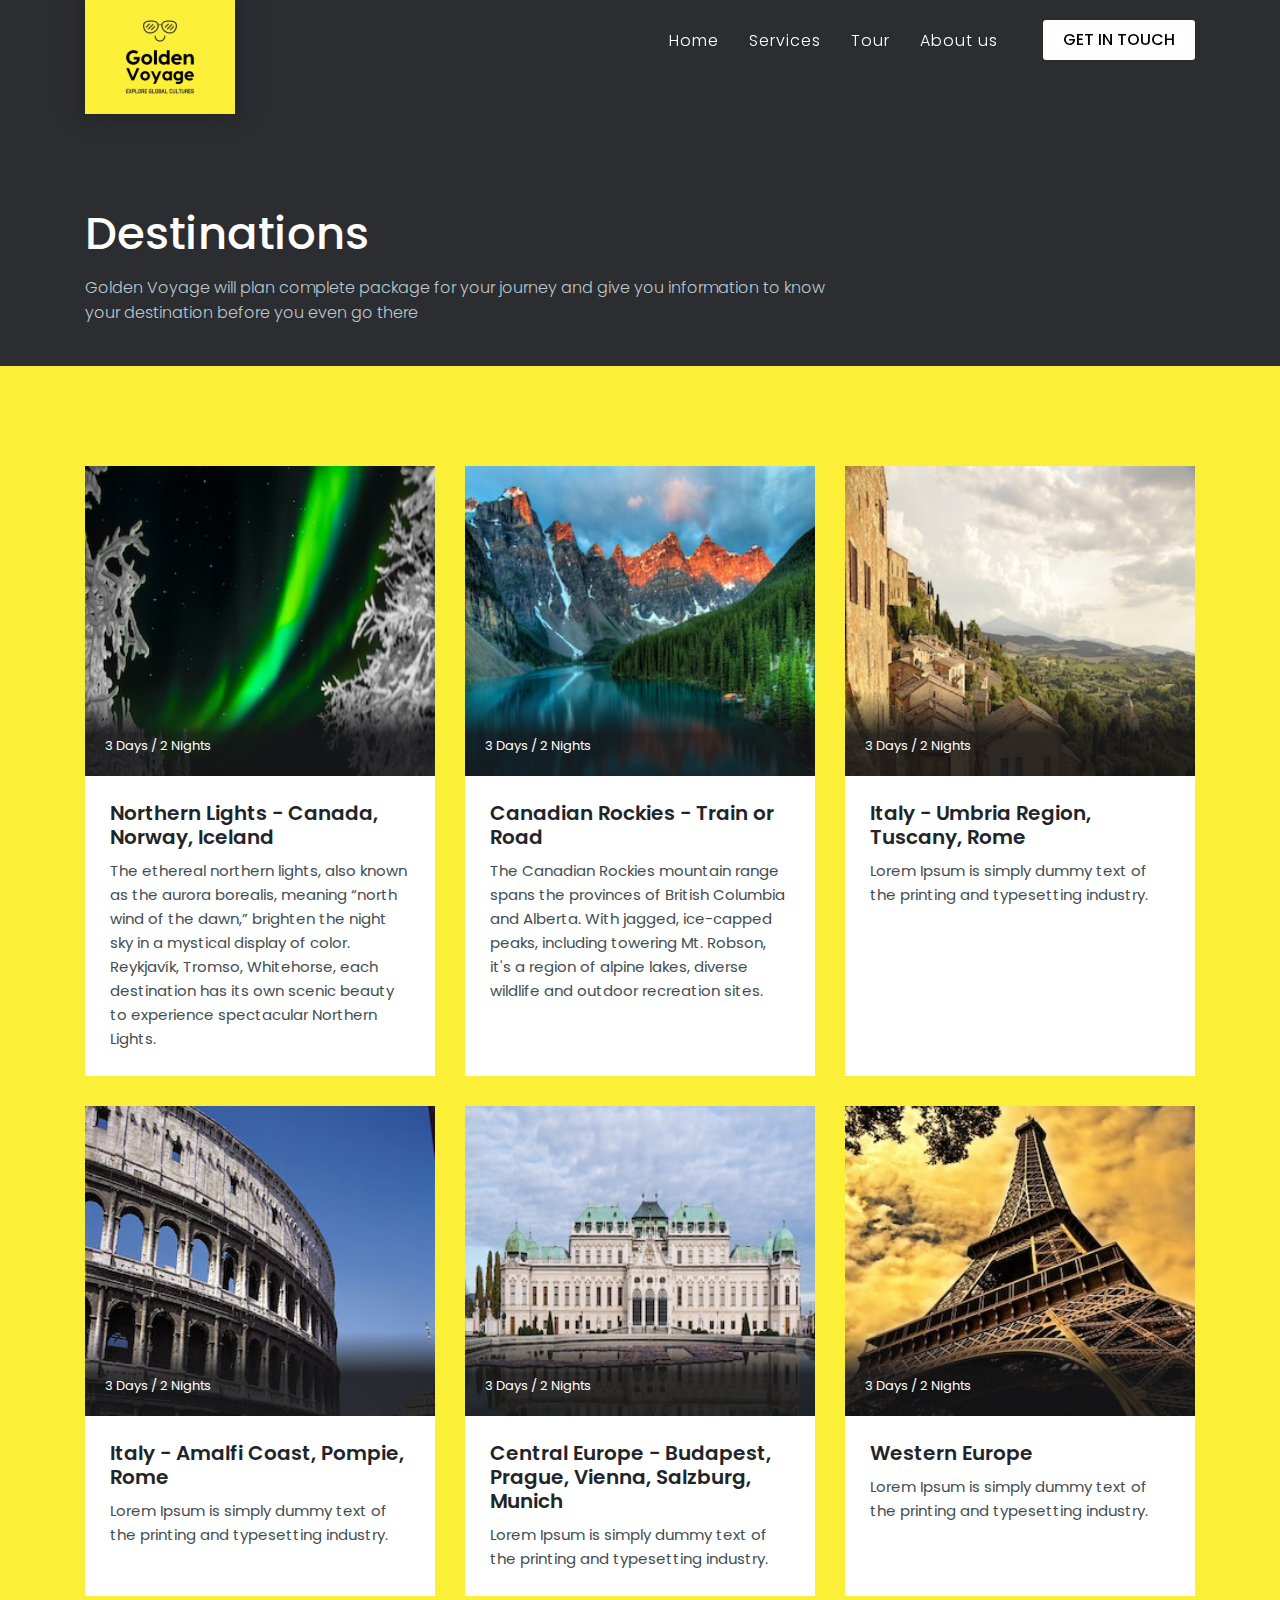
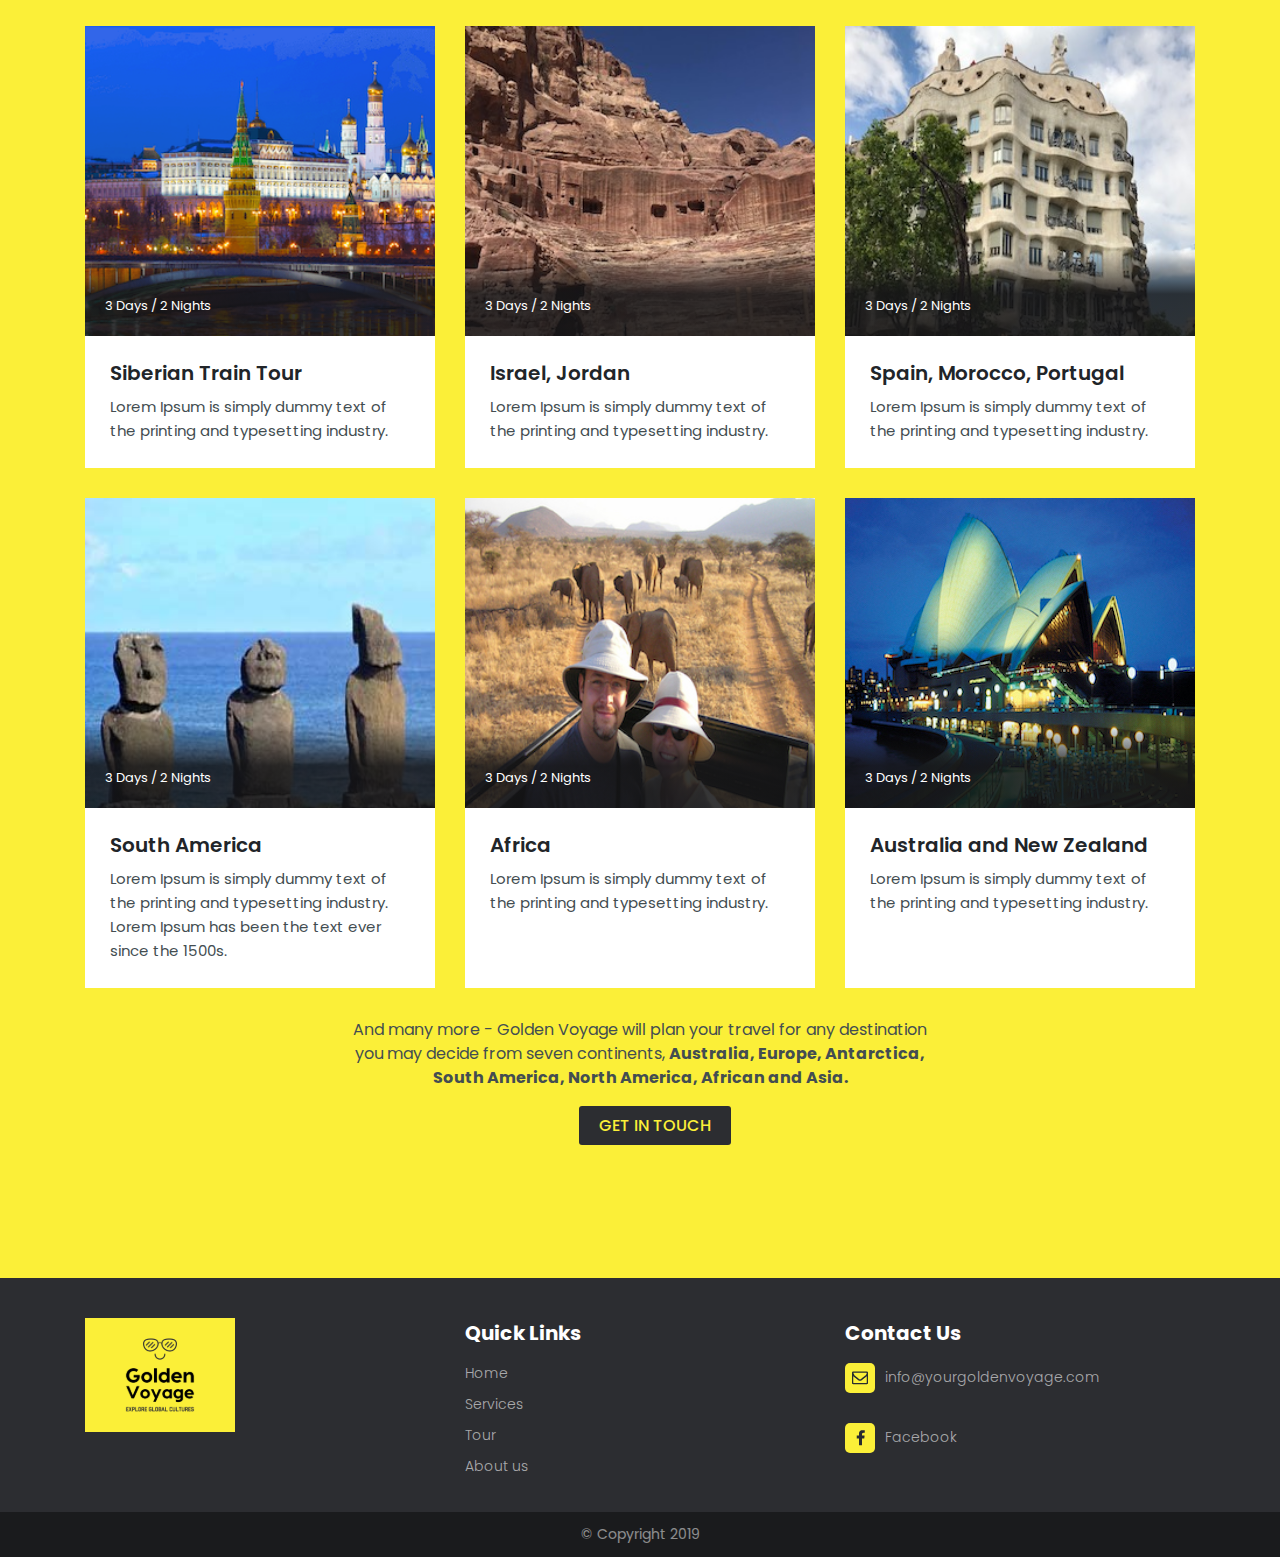
==== list.html @ a29e664c "initial commit" ====
<!doctype html>
<html lang="en">

<head>
    <meta charset="utf-8">
    <meta name="viewport" content="width=device-width, initial-scale=1, shrink-to-fit=no">
    <meta name="description" content="">
    <meta name="author" content="">


    <title>Golden Voyage - Top Tours</title>

    <link href="https://fonts.googleapis.com/css?family=Poppins:300,400,500,600,700,800&display=swap" rel="stylesheet">

    <link rel="shortcut icon" href="images/fav.ico" type="image/x-icon">

    <link href="css/bootstrap.min.css" rel="stylesheet">
    <link rel="stylesheet" type="text/css" href="css/fonts/fonts.css" />
    <link rel="stylesheet" type="text/css" href="css/slick.css" />
    <link href="css/style.css" rel="stylesheet">
    <link href="css/media.css" rel="stylesheet">

</head>

<body>

    <div class="main_div">

        <header class="header">
            <div class="container">
                <div class="head_div">
                    <div class="left-head">
                        <div class="logo">
                            <a href="index.html"><img src="images/logo.svg" alt=""></a>
                        </div>
                    </div>
                    <div class="right-head">
                        <div class="menu nav" id="nav">
                            <ul>
                                <li><a href="index.html#banner">Home</a></li>
                                <li><a href="index.html#services">Services</a></li>
                                <li><a href="index.html#tour">Tour</a></li>
                                <li><a href="index.html#about">About us</a></li>
                            </ul>
                        </div>
                        <a href="index.html#contact" id="gonext" class="get_touch_div control-btn">
                            GET IN TOUCH
                        </a>
                        <div class="menu-toggle">
                            <div class="hamburger"></div>
                        </div>
                    </div>
                </div>
            </div>
        </header>

        <div class="inner-img">
            <div class="inner-img">

            </div>
            <div class="container">
                <div class="inner_content">
                    <h3>Destinations</h3>
                    <p>
                        Golden Voyage will plan complete package for your journey and give you information to know your
                        destination before you even go there
                    </p>
                </div>
            </div>
        </div>

        <div class="section list_div">
            <div class="container">
                <div class="row">
                    <div class="col-12 col-sm-6 col-md-4 d-flex">
                        <div class="list_box">
                            <div class="list_img">
                                <img src="images/destinations/Northern-Lights.jpg" alt="">
                                <div class="toue_box">
                                    <ul class="clearfix">
                                        <li><span>3 Days / 2 Nights</span></li>
                                    </ul>
                                </div>
                            </div>
                            <div class="list_info">
                                <h6>Northern Lights - Canada, Norway, Iceland</h6>
                                <p>The ethereal northern lights, also known as the aurora borealis, meaning “north wind
                                    of the dawn,” brighten the night sky in a mystical display of color. Reykjavík,
                                    Tromso, Whitehorse, each destination has its own scenic beauty to experience
                                    spectacular Northern Lights.</p>
                            </div>
                        </div>
                    </div>
                    <div class="col-12 col-sm-6 col-md-4 d-flex">
                        <div class="list_box">
                            <div class="list_img">
                                <img src="images/destinations/Canadian-Rockies.jpg" alt="">
                                <div class="toue_box">
                                    <ul class="clearfix">
                                        <li><span>3 Days / 2 Nights</span></li>
                                    </ul>
                                </div>
                            </div>
                            <div class="list_info">
                                <h6>Canadian Rockies - Train or Road</h6>
                                <p>The Canadian Rockies mountain range spans the provinces of British Columbia and
                                    Alberta. With jagged, ice-capped peaks, including towering Mt. Robson, it's a region
                                    of alpine lakes, diverse wildlife and outdoor recreation sites.</p>
                            </div>
                        </div>
                    </div>
                    <div class="col-12 col-sm-6 col-md-4 d-flex">
                        <div class="list_box">
                            <div class="list_img">
                                <img src="images/destinations/Italy.jpg" alt="">
                                <div class="toue_box">
                                    <ul class="clearfix">
                                        <li><span>3 Days / 2 Nights</span></li>
                                    </ul>
                                </div>
                            </div>
                            <div class="list_info">
                                <h6>Italy - Umbria Region, Tuscany, Rome </h6>
                                <p>Lorem Ipsum is simply dummy text of the printing and typesetting industry.</p>
                            </div>
                        </div>
                    </div>
                    <div class="col-12 col-sm-6 col-md-4 d-flex">
                        <div class="list_box">
                            <div class="list_img">
                                <img src="images/destinations/Italy-Amialfi.jpg" alt="">
                                <div class="toue_box">
                                    <ul class="clearfix">
                                        <li><span>3 Days / 2 Nights</span></li>
                                    </ul>
                                </div>
                            </div>
                            <div class="list_info">
                                <h6>Italy - Amalfi Coast, Pompie, Rome</h6>
                                <p>Lorem Ipsum is simply dummy text of the printing and typesetting industry.</p>
                            </div>
                        </div>
                    </div>
                    <div class="col-12 col-sm-6 col-md-4 d-flex">
                        <div class="list_box">
                            <div class="list_img">
                                <img src="images/destinations/Central-Europe.jpg" alt="">
                                <div class="toue_box">
                                    <ul class="clearfix">
                                        <li><span>3 Days / 2 Nights</span></li>
                                    </ul>
                                </div>
                            </div>
                            <div class="list_info">
                                <h6>Central Europe - Budapest, Prague, Vienna, Salzburg, Munich</h6>
                                <p>Lorem Ipsum is simply dummy text of the printing and typesetting industry.</p>
                            </div>
                        </div>
                    </div>
                    <div class="col-12 col-sm-6 col-md-4 d-flex">
                        <div class="list_box">
                            <div class="list_img">
                                <img src="images/destinations/Western-Europe.jpg" alt="">
                                <div class="toue_box">
                                    <ul class="clearfix">
                                        <li><span>3 Days / 2 Nights</span></li>
                                    </ul>
                                </div>
                            </div>
                            <div class="list_info">
                                <h6>Western Europe</h6>
                                <p>Lorem Ipsum is simply dummy text of the printing and typesetting industry.</p>
                            </div>
                        </div>
                    </div>
                    <div class="col-12 col-sm-6 col-md-4 d-flex">
                        <div class="list_box">
                            <div class="list_img">
                                <img src="images/destinations/Siberian-Tour.png" alt="">
                                <div class="toue_box">
                                    <ul class="clearfix">
                                        <li><span>3 Days / 2 Nights</span></li>
                                    </ul>
                                </div>
                            </div>
                            <div class="list_info">
                                <h6>Siberian Train Tour</h6>
                                <p>Lorem Ipsum is simply dummy text of the printing and typesetting industry.</p>
                            </div>
                        </div>
                    </div>
                    <div class="col-12 col-sm-6 col-md-4 d-flex">
                        <div class="list_box">
                            <div class="list_img">
                                <img src="images/destinations/Israel-Jordan.JPG" alt="">
                                <div class="toue_box">
                                    <ul class="clearfix">
                                        <li><span>3 Days / 2 Nights</span></li>
                                    </ul>
                                </div>
                            </div>
                            <div class="list_info">
                                <h6>Israel, Jordan</h6>
                                <p>Lorem Ipsum is simply dummy text of the printing and typesetting industry.</p>

                            </div>
                        </div>
                    </div>
                    <div class="col-12 col-sm-6 col-md-4 d-flex">
                        <div class="list_box">
                            <div class="list_img">
                                <img src="images/destinations/Spain.JPG" alt="">
                                <div class="toue_box">
                                    <ul class="clearfix">
                                        <li><span>3 Days / 2 Nights</span></li>
                                    </ul>
                                </div>
                            </div>
                            <div class="list_info">
                                <h6>Spain, Morocco, Portugal</h6>
                                <p>Lorem Ipsum is simply dummy text of the printing and typesetting industry.</p>
                            </div>
                        </div>
                    </div>
                    <div class="col-12 col-sm-6 col-md-4 d-flex">
                        <div class="list_box">
                            <div class="list_img">
                                <img src="images/destinations/South America_easterisland3.jpg" alt="">
                                <div class="toue_box">
                                    <ul class="clearfix">
                                        <li><span>3 Days / 2 Nights</span></li>
                                    </ul>
                                </div>
                            </div>
                            <div class="list_info">
                                <h6>South America</h6>
                                <p>Lorem Ipsum is simply dummy text of the printing and typesetting industry. Lorem
                                    Ipsum
                                    has been the text ever since the 1500s.</p>
                            </div>
                        </div>
                    </div>
                    <div class="col-12 col-sm-6 col-md-4 d-flex">
                        <div class="list_box">
                            <div class="list_img">
                                <img src="images/destinations/Africa_Africa Safari Couple_KM.JPG" alt="">
                                <div class="toue_box">
                                    <ul class="clearfix">
                                        <li><span>3 Days / 2 Nights</span></li>
                                    </ul>
                                </div>
                            </div>
                            <div class="list_info">
                                <h6>Africa</h6>
                                <p>Lorem Ipsum is simply dummy text of the printing and typesetting industry.</p>
                            </div>
                        </div>
                    </div>
                    <div class="col-12 col-sm-6 col-md-4 d-flex">
                        <div class="list_box">
                            <div class="list_img">
                                <img src="images/destinations/Australia_NewZealand.jpg" alt="">
                                <div class="toue_box">
                                    <ul class="clearfix">
                                        <li><span>3 Days / 2 Nights</span></li>
                                    </ul>
                                </div>
                            </div>
                            <div class="list_info">
                                <h6>Australia and New Zealand</h6>
                                <p>Lorem Ipsum is simply dummy text of the printing and typesetting industry.</p>
                            </div>
                        </div>
                    </div>
                </div>
                <div class="title">
                    <p>
                        And many more - Golden Voyage will plan your travel for any destination you may decide from
                        seven continents, <b>Australia, Europe, Antarctica, South America, North America, African and
                            Asia.</b>
                    </p>
                    <br />
                    <a href="index.html#contact" id="gonext" class="get_touch_div_list control-btn">
                        GET IN TOUCH
                    </a>
                </div>
            </div>
        </div>


        <div class="footer">
            <div class="container">
                <div class="row">
                    <div class="col-md-4">
                        <div class="footer_logo">
                            <a href="index.html">
                                <img src="images/logo.svg" alt="">
                            </a>
                        </div>
                    </div>
                    <div class="col-md-4">
                        <h3>Quick Links</h3>
                        <div class="footer_menu" id="nav_footer">
                            <ul>
                                <li><a href="index.html#banner">Home</a></li>
                                <li><a href="index.html#services">Services</a></li>
                                <li><a href="index.html#tour">Tour</a></li>
                                <li><a href="index.html#about">About us</a></li>
                            </ul>
                        </div>
                    </div>
                    <div class="col-md-4">
                        <h3>Contact Us</h3>

                        <ul class="contact_icon">
                            <li>
                                <a class="mail_icon" href="mailto:test999@testgmail.com">
                                    <span><img src="images/mail_icon.png" alt=""></span> info@yourgoldenvoyage.com
                                </a>
                            </li>
                            <li>
                                <a class="mail_icon" href="https://www.facebook.com/yourgoldenvoyage/?ref=br_rs">
                                    <span><img src="images/facebook_icon.png" alt=""></span>Facebook
                                </a>
                            </li>
                        </ul>
                    </div>

                </div>
            </div>
            <div class="ftr_copyright">
                <div class="copyright_div">
                    &copy; Copyright 2019
                </div>
            </div>
        </div>


        <!-- Back TO Top -->
        <a title="Back to Top" id="back_top" class="backtohome">
            <img src="images/up-arrow.svg" alt="">
        </a>

    </div>


    <!----- Script JS ----->
    <script src="js/jquery-3.3.1.min.js"></script>
    <script src="js/popper.min.js"></script>
    <script src="js/bootstrap.min.js"></script>
    <script type="text/javascript" src="js/slick.min.js"></script>
    <script src="js/script.js" type="text/javascript"></script>

    <script>
        $(document).ready(function () {

            $(function () {
                var hamburger = $(".header");
                $(window).scroll(function () {
                    var scroll = $(window).scrollTop();
                    if ($(window).width() > 992) {
                        if (scroll >= 200) {
                            hamburger.addClass("header_bg");
                        } else {
                            hamburger.removeClass('header_bg');
                            $('body').removeClass('is-active')
                        }
                    }
                });
            });



            /*$("#back_top").click(function () {
                $("html, body").animate({scrollTop: 0}, 1000);
            });*/
            /*   $(window).scroll(function() {
                  if ($(this).scrollTop()) {
                      $('#back_top').fadeIn();
                  } else {
                      $('#back_top').fadeOut();
                  }
              });*/

            $('#voyage_slider').slick({
                slidesToShow: 4,
                slidesToScroll: 1,
                arrows: true,

                responsive: [{
                        breakpoint: 993,
                        settings: {
                            slidesToShow: 3,
                            slidesToScroll: 1,
                            infinite: true

                        }
                    },
                    {
                        breakpoint: 768,
                        settings: {
                            slidesToShow: 2,
                            slidesToScroll: 1
                        }
                    },
                    {
                        breakpoint: 480,
                        settings: {
                            slidesToShow: 1,
                            slidesToScroll: 1
                        }
                    }

                ]
            });


            $('#cus_review_slider_box').slick({
                slidesToShow: 2,
                slidesToScroll: 1,
                arrows: true,

                responsive: [{
                        breakpoint: 800,
                        settings: {
                            slidesToShow: 1,
                            slidesToScroll: 1,
                            infinite: true,

                        }
                    }

                ]
            });

            $('.menu-toggle').click(function () {
                $('.site-nav').toggleClass('site-nav--open', 500);
                $(this).toggleClass('open');

            })

            $('#partners_img').slick({
                slidesToShow: 5,
                slidesToScroll: 2,
                arrows: false,
                dots: true,

                responsive: [{
                        breakpoint: 767,
                        settings: {
                            slidesToShow: 1,
                            slidesToScroll: 1,
                            infinite: true,

                        }
                    }

                ]
            });

        });
    </script>
</body>

</html>
---- css/fonts/fonts.css ----
@font-face {
    font-family: 'Josefin Slab';
    src: url('JosefinSlab-Regular.woff2') format('woff2'),
        url('JosefinSlab-Regular.woff') format('woff');
    font-weight: normal;
    font-style: normal;
}

@font-face {
    font-family: 'Josefin Slab';
    src: url('JosefinSlab-SemiBold.woff2') format('woff2'),
        url('JosefinSlab-SemiBold.woff') format('woff');
    font-weight: 600;
    font-style: normal;
}

@font-face {
    font-family: 'Josefin Slab';
    src: url('JosefinSlab-Bold.woff2') format('woff2'),
        url('JosefinSlab-Bold.woff') format('woff');
    font-weight: 700;
    font-style: normal;
}

@font-face {
    font-family: 'Lato';
    src: url('Lato-Light.woff2') format('woff2'),
        url('Lato-Light.woff') format('woff');
    font-weight: 300;
    font-style: normal;
}

@font-face {
    font-family: 'Lato';
    src: url('Lato-Regular.woff2') format('woff2'),
        url('Lato-Regular.woff') format('woff');
    font-weight: normal;
    font-style: normal;
}


@font-face {
    font-family: 'Lato';
    src: url('Lato-Bold.woff2') format('woff2'),
        url('Lato-Bold.woff') format('woff');
    font-weight: bold;
    font-style: normal;
}

@font-face {
    font-family: 'Lato';
    src: url('/Lato-Black.woff2') format('woff2'),
        url('Lato-Black.woff') format('woff');
    font-weight: 900;
    font-style: normal;
}
---- css/style.css ----
*{
    box-sizing: border-box;
    margin: 0; padding: 0;
    font-family: 'Poppins', sans-serif;
}
body {font-family: 'Lato';  background: #FBEF38;}
a, a:hover { text-decoration: none;}
img { max-width: 100%;}
 ul {
    margin: 0;
    padding: 0;
    list-style: none;}
h1 {
    font-weight: 800;
    font-size: 70px;
    color: #fff;
    line-height: 1.1;
}
h3 {
    padding: 0 0 20px;
    font-size: 35px;
    line-height: 1.5;
    color: #2E2F34;
    font-weight: 500;
    margin: 0;
}
p{
    padding: 0 0 20px 0;
    margin: 0;
    font-size: 20px;
    line-height: 1.5;
    color: #434D51;
    font-weight: 400;
}

.section { padding: 100px 0; display: block;}

.section.group_travel {
    padding-top: 40px;
}

.head_div {
    display: flex;
    align-items: center;
    justify-content: space-between;
}

.logo {
    width: 150px;
    position: absolute;
    top: 0;
    box-shadow: 0 0 20px #1d1e23;
}

.right-head {
    display: flex;
    align-items: center;
}
.menu ul { display: flex; align-items: center; margin: 0;}
.menu ul li { display: block;}
.menu ul li a { display: block; padding: 0 15px; font-size: 16px; font-weight: 300; letter-spacing: 1px; line-height: 21px; color: #fff;}
.menu ul li:hover a, .menu ul li.current a {
    color: #fbef38;
}
a.get_touch_div, .btn {
    background: #fff;
    padding: 8px 20px;
    border-radius: 3px;
    font-size: 16px;
    color: #000;
    line-height: 24px;
    margin-left: 30px;
    font-weight: 500;
}
a.get_touch_div:hover, .btn:hover { background: #fbef38;}

a.get_touch_div_list, .btn {
    background: #2C2D31;
    padding: 8px 20px;
    border-radius: 3px;
    font-size: 16px;
    color: #fbef38;
    line-height: 24px;
    margin-left: 30px;
    font-weight: 500;
}

a.get_touch_div_list:hover, .btn:hover { background: #ffffff; color: #2C2D31;}

header.header {
    position:fixed;
    top: 0;
    width: 100%;
    z-index: 888;
    display: block;
    padding: 20px 0;
    transition: all 0.3s ease 0s;
    -webkit-transition: all 0.3s ease 0s;
}
.header.header_bg {
    background: rgba(26, 26, 30, 0.9);
}

.banner-div { position: relative; display: block;}
.slick-track *{
    outline: none !important;
    box-shadow: none !important;
    border: none !important;
}
.banner-content h1 {
    text-shadow: 3px 2px 12px rgba(38, 54, 68, 0.51);
}
.banner-img {
    position: relative;
    top: 0;
    width: 100%;
    left: 0;
    z-index: 0;
}
.banner-img:after {
    background: -moz-radial-gradient(center, ellipse cover, rgba(0, 0, 0, 0.377) 0%,rgba(0, 0, 0, 0.911) 100%);
    background: -webkit-radial-gradient(center, ellipse cover, rgba(0, 0, 0, 0.377) 0%,rgba(0, 0, 0, 0.911) 100%);
    background: radial-gradient(ellipse at center, rgba(0, 0, 0, 0.377) 0%,rgba(0, 0, 0, 0.911) 100%);
    filter: progid:DXImageTransform.Microsoft.gradient( startColorstr='#00000000', endColorstr='#e8000000',GradientType=1 );
    content: "";
    position: absolute;
    left: 0;
    top: 0;
    width: 100%;
    height: 100%;
}

@media screen and (min-width:993px){
   .banner-img {
        max-height: 100vh;
        overflow: hidden;
        min-height: 700px;
    } 
}

.banner-img img{width: 100%;}

.banner-content {
    margin: 0;
    padding: 0;
    display: block;
    top: 46%;
    left: 50%;
    position: absolute;
    transform: translate(-50%,-50%);
    -webkit-transform: translate(-90%, -50%);
}


.images-div {
    display: block;
    align-items: center;
    justify-content: space-between;
    position: relative;
    margin-top: -180px;
    margin-bottom: 20px;
}

.img-box {
    position: relative;
    margin: 0 15px;
}

.box-div {
    padding: 0px;
    background: #272325;
    display: flex;
    align-items: center;
    min-height: 100%;
}
.box-div p {
    color: #fff;
    font-size: 18px;
    line-height: 28px;
    font-weight: 500;
    margin: 0;
    padding: 30px;
}

.box-div img {width: 100%;display: block;}


.section.service_div {
    width: 100%;
    background: #434D51;
    position: relative;
    background: url(../images/services-img.jpg) no-repeat 0px 0px;
    background-size: cover;
    z-index: 1;
    text-align: center;
    -webkit-transform: skewY(-3deg);
    transform: skewY(-3deg);
    padding: 150px 0;
   
}


/*
.section.service_div:after {
    content: "";
    position: absolute;
    right: 0;
    top: 0;
    bottom: 0;
    width: 50%;
    background: url(../images/services-img.jpg) no-repeat center;
    background-size: cover;
}
*/


.service_div_otr {
    transform: skewY(3deg);
    -webkit-transform: skewY(3deg);
}
.section.service_div:before {
    content: "";
    top: 0;
    left: 0;
    right: 0;
    bottom: 0;
    background: rgba(12, 12, 19, 0.87);
    position: absolute;
    z-index: -1;
}


.services_box_text {
    background: rgba(74, 75, 83, 0.95);
    text-align: center;
    padding: 40px 20px;
    border-radius: 10px;
    transition: all ease 0.30s 0s;
    margin: 10px 0;
    min-height: 340px;
}

.service_div .service_info {
    max-width: 800px;
    margin: 0 auto 20px;
}

.services_box_text h3 {
    font-size: 18px;
    color: #ffffff;
    font-weight: 400;
    padding: 0;
    margin: 20px 0 8px 0;
}


.services_box_text p {
    font-size: 14px;
    color: #c1c4d6;
    font-weight: 400;
    padding: 0;
    margin: 0;
}

.services_box_text span.icon {
    width: 60px;
    height: 60px;
    display: inline-block;
    margin-bottom: 12px;
}




.service_info {
    color: #fff; display: block;
}
.service_info h3 {
    color: #fff; display: block;padding-bottom: 5px;}
.service_info p {color: #fff; font-weight: 400;}
.list {
    padding: 0 0 20px 0;
}
.list ul {
    display: flex;
    flex-wrap: wrap;
    align-items: center;
    justify-content: space-between;
}
.list ul li {
    display: block;
    padding: 7px 0 7px 22px;
    flex-basis: 50%;
    font-size: 20px;
    line-height: 24px;
    position: relative;
}
.list ul li:after {
    content: "";
    background: url(../images/right-arrow.svg) no-repeat 0 0;
    display: block;
    height: 10px;
    position: absolute;
    left: 0;
    width: 12px;
    top: 14px;
}
.section.out-partners_div {
    background: #fff;
    padding: 100px 0 100px;
}
.our-partners-title {
    text-align: center;
    padding-bottom: 30px;
    display: block;
    margin: 0 auto;
    max-width: 670px;
}
.our-partners-title h3 {
    padding: 0;
}
.our-partners-title {
    padding: 0;
    
}
.img-box{
    position: relative;
}
.img-box img{
    width: 100%;
    display: block;
}

.title_box{
    position: absolute;
    bottom: 0;
    left: 0;
    right: 0;
    text-align: center;
    font-size: 16px;
    padding: 40px 10px 20px 10px;
    
    background: linear-gradient(0deg, #151517 0%, rgba(196, 196, 196, 0) 100%);
    
}
.title_box h3 small {
    display: block;
    font-weight: 400;
    font-size: 15px;
}
.title_box h3 {
    font-size: 18px;
    margin: 0;
    padding: 0;
    line-height: normal;
    color: #fff;
    font-weight: 500;
}

.p0{
   padding: 0 !important;
}
.destinations_img img{
    display: block;
    width: 100%;
}
.title {
    text-align: center;
    padding-bottom: 40px;
    display: block;
    margin: 0 auto;
    max-width: 600px;
}
.title h2 {
    padding: 0 0 20px 0;
    margin: 0;
}
.title .white {
    color: #fff
}

.customers_review{
    background: #34383f;
}

.cus_review_slider {
    margin: 0 15px;
    padding: 21px 0 0 0;
}

.cus_review {
    background: #1d1e23;
    padding: 40px;
    position: relative;
    min-height: 300px;
}
.cus_review p {
    color: #a7aeb9;
    font-weight: 300;
    font-size: 18px;
}
.cus_review span {
    color: #fff;
    font-weight: 300;
}
.cus_review i{
    display: block;
    margin-top: -60px;
    opacity: 0.5;
    margin-bottom: 20px;
}
.title h2{
    font-size: 35px;
}
.title p {
    font-size: 16px;
    margin: 0;
    padding: 0px 0 0 0;
}

.why_tour_us .box-div {
    max-width: 450px;
    display: block;
    padding: 30px;
    margin: 0 auto 30px;
}


.box-div h4 {
    color: #fff;
    font-size: 20px;
    line-height: 32px;
    font-weight: 400;
}






.contact_div {
    margin: 0 auto;
    padding: 0 0;
    background: url(../images/banner.jpg)no-repeat;
    background-size: cover;
    display: block;
    background-position: center;
}

.contact_div h3 {
    padding: 50px 20px 20px 60px;
    text-align: left;
    color: #fff;
}
.mape_div {
    display: block;
    flex-basis: 50%;
    border-radius: 0px 115px 0px 0px;
    overflow: hidden;
}    
.mape_div img {
    width: 100%;
}
.form_div {
    text-align: center;
    background-image: linear-gradient(105deg, hsla(228, 5%, 18%, 0.92) 55%, rgba(255,255,255,0.9) 50%, transparent 50%);
    box-shadow: 0 1.5rem 4rem rgba(0,0,0,0.35);
}

.input_div {
    padding: 30px 60px 30px 60px;
    margin: 0;
    border-radius: 0px 116px 0px 0px;
    text-align: left;
    z-index: 1;
    position: relative;
    width: 50%;
}


input.form-control, textarea.form-control {
    font-size: 16px;
    line-height: 24px;
    color: #C0C3C6;
    display: block;
    padding: 10px 15px;
    margin: 0 0 10px 0;
    border: 1px solid #DDDDDD;
    font-weight: normal;
}
textarea.form-control { height: 134px;}


.submit_btn {
    background: #fbef38;
    border-radius: 5px;
    border: none;
    color: #2c2d31;
    padding: 10px 45px;
    font-weight: 500;
    font-size: 20px;
    line-height: 30px;
    cursor: pointer;
    transition: all  0.3s ease 0s;   
    outline:none !important;
}

.submit_btn:hover  {
    background: #fff;
}

.footer_menu {
    display: block;
    text-align: left;
    padding: 0px;
}
.footer_menu ul { list-style: none; margin: 10px -10px 0 -10px;}
.footer_menu ul li { display: block; padding: 5px 10px; margin: 0; }
.footer_menu li a {
    font-size: 14px;
    font-weight: 300;
    color: rgba(255, 255, 255, 0.6);
    padding: 0;
    display: block;
}
.mail_div {
    font-size: 14px;
    font-weight: 400;
    color: #fff;
    display: flex;
    align-items: center;
    justify-content: center;
}
.footer { background: #2c2d31;padding: 40px 0 0 0;}
.social_icon {
    padding: 0 20px;
    display: block;
    opacity: 0.7;
    transition: all 0.3s ease 0s;
    -webkit-transition: all 0.3s ease 0s;
    order: 2;
}
.social_icon:hover {
    opacity: 1;
}
.ftr_copyright {
    background: #1a1b1d;
    padding: 12px 15px;
    line-height: 1.5;
    text-align: center;
    margin-top: 30px;
}
.copyright_div {
    display: block;
    color: #fff;
    font-size: 14px;
    opacity: 0.5
}

.footer_menu li a:hover, .mail_div a:hover {
    color: #fff;
}

.fb_icon a svg {
    color: #fff;    
}


#back_top {
    position: fixed;
    width: 50px;
    height: 50px;
    background: #1d1e23;
    z-index: 9999999;
    display: none;
    right: 10px;
    bottom: 10px;
    box-shadow: 0 0 10px rgba(0,0,0,0.0);
    text-align: center;
    line-height: 50px;
    border-radius: 50%;
}


/*slider btn css */
.slick-arrow:focus { outline: none;} 
.slick-arrow {
    font-size: 0;
    padding: 20px;
    position: absolute;
    top: 50%;
    transform: translateY(-50%);
    z-index: 1;
    border: none;
    outline: none;
    background-size: 20px !important;
    background-color: #fbef38 !important;
    border-radius: 5px;
    cursor: pointer;
}
.customers_review .slick-arrow {
    background-color: #fff !important;
}

button.slick-next.slick-arrow {
    right: -50px;
    background: url(../images/right-arrow_slider.svg)no-repeat center;
     
}

.slick-list.draggable {
    padding: 0 0;
    margin: 0 -15px;
}

button.slick-prev.slick-arrow {
    left: -50px;
    background: url(../images/left-arrow._slider.svg)no-repeat center;
}



.out-partners_div ul.slick-dots {
    text-align: center;
    margin-top: 20px;
}

.out-partners_div li {display: inline-block;}

.out-partners_div li button {
    font-size: 0;
    border: 1px solid #ddd;
    width: 20px;
    height: 20px;
    border-radius: 100%;
    margin: 0 10px;
}

.out-partners_div li.slick-active button {
    background: #d71a21;
}

.partners_logo {
    padding: 0 10px;
    text-align: center;
}

.partners_logo img {
    display: inline-block;
}

.destinations_img a             { position: relative; transition: all 1s ease 0s;text-align: center;display: block;}
/* .destinations_img a:hover:after {content: "";top: 0;left: 0;right: 0;bottom: 0;background: rgba(0, 0, 0, 0.78);position: absolute;margin: 10px;} */
.destinations_img a h4          {position: absolute;top: 50%;transform: translate(-50%,-50%);z-index: 89;background: none;color: #fff;text-align: center;left: 50%;margin: 0;white-space: nowrap;border:1px solid #fff;padding: 5px 15px;font-size: 14px;border-radius: 0;display: none;}
.destinations_img a:hover h4    { display: block;}

.toue_box {
    bottom: 0;
    padding:40px 20px 15px 20px;
    margin: 0;
    display: block;
    position: absolute;
    width: 100%;
    left: 0;
    background: linear-gradient(0deg, #151517db 50%, rgba(196, 196, 196, 0) 100%);
}
.toue_box li {
    padding:7px 0px;
    display: block;
    font-size: 13px;
    color: #fff;
    width: 50%;
    float: left;
    text-align: left;
    clear: left;
    line-height: 1.1;
}
.toue_box li:nth-child(2n) {
    text-align: right;
    clear: right;
}
.toue_box span:last-child { border: none;}

.about_us h3, .about_us p    { color: #1d1e23;}
.about_us .list ul           { display: block;}
.about_us .list ul li        { color: #1d1e23;}
.about_us .list ul li a      { color: #0e31e0;text-decoration: underline;}
.about_us  .list ul li:after { background: url(../images/right_arrow_new_about.svg)no-repeat; } 

.about_img {
    background: #fff;
    margin: 5px 0 0 0;
    border-radius: 0 100px 0 0;
    overflow: hidden
}
.about_img img{
    width: 100%;
    display: block;
}

.section.why_tour_us{ padding-bottom: 0;}

/**** List page ****/
.inner-img {
    background: #2C2D31;
    min-height: 200px;
}
.inner-img h3{
    color: #fff;
    font-size: 45px;
    margin: 0;
    padding: 0 0 7px 0;
}
.list_box {
    margin: 0 0 30px 0;
    padding: 0;
    display: block;
    background: #fff;
}
.list_info {
    padding: 25px;
    display: block;
}

.list_info h6 {
    display: block;
    padding: 0 0 10px;
    margin: 0;
    font-size: 20px;
    font-weight: 600;
}
.list_info p {
    margin: 0;
    padding: 0;
    display: block;
    font-size: 15px;
    line-height: 24px;
}
.list_img{
    max-height: 250px;
    min-height: 310px;
    overflow: hidden;
    position: relative;
}
.list_img img {
    width: 100%;
}
.footer_logo { width: 150px;}
.footer_logo img{ width: 100%; display: block;}

.footer h3 {
    margin: 0;
    padding: 0;
    color: #fff;
    font-size: 20px;
    font-weight: 700;
}

ul.contact_icon  li {
    padding:15px 0;
}

ul.contact_icon  li a {
    font-size: 14px;
    font-weight: 300;
    color: rgba(255, 255, 255, 0.6);
    padding: 0px 0 0 0;
    position: relative;
    display: flex;
    align-items: center;   
}
ul.contact_icon  li a:hover{
    color: #fff;
}


ul.contact_icon li a span {
    margin-right: 10px;
    background: #fbef38;
    padding: 0 0;
    border-radius: 5px;
    width: 30px;
    height: 30px;
    display: block;
    text-align: center;
    line-height: 29px;
}

.out-partners_div .title {
    padding-bottom: 0;
}

.partners_list{
    max-width: 600px;
    margin:0 auto 70px;
}

.partners_list.about_us {
    padding-bottom: 60px;
}


.img-box .box-div {
    height: 291px;
    text-align: center;
}    

.img-box .box-div p {
    text-transform: capitalize;
    font-weight: 500;
    margin: 0 auto;
    font-size: 30px;
    line-height: 1.5;
}


.about_us {
    max-width: 800px;
    margin: 0 auto;
}

span.d_name {
    display: block;
    color: #fbef38;
    text-align: left;
    font-size: 18px;
    font-weight: 600;
}

.sign_div {
    display: flex;
    align-items: center;
    justify-content: flex-start;
    flex-direction: row;
}
.sign_div_img {
    width: 80px;
    height: 80px;
    background: #3a3a3d;
    display: flex;
    border-radius: 50%;
    text-align: center;
    justify-content: center;
    align-items: center;
    margin-right: 10px;
}
.sign_div_cont {
    color: #3a3a3d;
    font-size: 20px;
    line-height: 1;
}


a.see_tours {
    width: 200px;
    text-align: center;
    display: block;
    margin: 0 auto;
    padding: 15px;
    background: #272325;
    color: #fff;
    margin-top: 50px;
    border-radius: 5px;
    font-size: 20px;
}
a.see_tours:hover {
    background: #fff;
    color: #272325;
}
.inner_content p {
    color: #bac8ce;
    max-width: 760px;
    padding-bottom: 40px;
    font-size: 16px;
    font-weight: 300;
    line-height: 1.6;
}
.service_div_otr .title {
    max-width: 800px;
}
---- css/media.css ----
@media screen and (max-width:1200px){
    
    .slick-list.draggable {margin: 0 20px;}
    
    button.slick-prev.slick-arrow { left: 15px;}
    button.slick-next.slick-arrow {right: 15px;}
}


@media screen and (max-width:992px){
    
    h1 { font-size: 60px;}
    
    .box-div p { font-size: 18px;}
    p { font-size: 18px;}
    .banner-content {
        left: 13%;
        top: 23%;
        transform: translate(0, 0);
        -webkit-transform: translate(0, 0);
    }
    a.get_touch_div, .btn {
        padding: 6px 13px;
        border-radius: 3px;
        font-size: 14px;
    }
    .title_box h3 small { font-size: 13px;}
    .box-div {min-height: calc(100% - 30px);margin-bottom: 30px;}
    .box-div img {width: 100%;display: block;}
    .box-div p { font-size: 30px; line-height: 1.5; }
    
    .section.service_div:after { display: none;}
    
    .destinations_img {margin: 15px 0;}    
    
    .section.out-partners_div { padding: 100px 0;}
    
    .footer_menu {padding-left: 30px;}
    
    
    /*hamburger - css */
        header .hamburger, .hamburger::before, .hamburger::after {content: '';display: block;background: #fff;height: 3px;width: 30px;border-radius: 3px;transition: all ease-in-out 500ms;}

        header .menu-toggle {padding: 0 0;cursor: pointer;background: none;border-radius: 0;top: 50%;transform: translateY(-50%); right:-40px; margin-left: 30px; z-index: 8;}

        header .open .hamburger { transform: rotate(45deg); }
        header .open .hamburger::before { opacity: 0; }
        header .open .hamburger::after { transform: translateY(-3px) rotate(-90deg); }

        header .hamburger::before { transform: translateY(-6px); }
        header .hamburger::after { transform: translateY(3px); }    
    
     /*hamburger - css */
    
    .menu { display: none;}
    .open .menu { display: flex;} 
    .menu {position: fixed;left: 0;top: 0;bottom: 0;right: 0;background: #000;align-items: center;justify-content: center;}
    .open  .menu ul {display: block;align-items: center;margin: 0;text-align: center;}
    .menu ul li a {display: block;padding: 0 15px;font-size: 30px;font-weight: 500;letter-spacing: 1px;line-height: 2.3;color: #fff;}
    header.header { z-index: 2;}
     header .logo {width: 110px;margin-left: 0;}
    .left-head {display: flex;justify-content: space-between;align-items: center;}
    header.header {position: sticky;width: 100%;display: block;padding: 15px 0;background: rgba(26, 26, 30, 1);top: 0;box-shadow: 0 1px 13px rgba(0, 0, 0, 1);}


    .images-div{
        margin-top:-32%;
    }
    .slick-arrow {
        box-shadow: 0px 0px 16px rgba(0,0,0,0.2);
        cursor: pointer;
    }
    .img-box .box-div {
        height: 214px;
        text-align: center;
    }
    .img-box .box-div p{
        font-size: 24px;
    }
}




@media screen and (max-width:767px){
    
    .img-box .box-div {
        height: 234px;
        text-align: center;
    }
    

    .section       {margin: 0;padding: 60px 0;}
 
    .about_img    { margin-bottom: 30px;}
    div#contact {
        padding-top: 60px;
    }
    h1 {font-size: 50px;}
    h3 { font-size: 30px;}
    .box-div p {font-size: 20px;line-height: 1.3; text-align: center;padding: 50px 30px;}
    .section.service_div{
        padding: 80px 10px;
    }
    .list ul li { flex-basis: 100%; font-size: 18px; }
    .title { padding-bottom: 20px;}
    
    

    .section.out-partners_div { margin-top: 0;}
    
    .section.out-partners_div {padding: 60px 0;}
    
    .box-div {max-width: 300px;margin: 0 auto 30px;}
    
    .service_info { padding: 0 40px;}
    
    .form_div { flex-basis: 100%; box-shadow: none;}
    .input_div { border-radius: 0;margin: 0;padding: 40px;}
    .footer { text-align: center;}
    .footer_menu {
        padding: 0px 0 30px 0;
    }
    .footer_logo{
        margin: 0 auto 30px;
    }
    .footer_menu li a{
        text-align: center;
    }
    ul.contact_icon {
        max-width: 240px;
        margin: 0 auto;
    }
   
   
    .contact_div { display: block; max-width: 100%;}
    .mape_div {margin-top: 30px;border-radius: 0;} 
    .mape_div img { width: 100%}
    
    .destinations_img {max-width: 370px;margin: 0 auto 30px;}    
    .input_div{
        width: 100%;
        padding-top: 10px;
    }
    .form_div {
        text-align: center;
        background-image:none; 
        background: rgba(44, 45, 48, 0.92);
        box-shadow: 0 1.5rem 4rem rgba(0,0,0,0.35);
    }
    
    .partners_list.about_us {
        padding-bottom: 30px;
    }
}

@media screen and (max-width:650px){
    .toue_box li {
        font-size: 11px;
    }
    .images-div {
        margin: -30% auto 0;
        max-width: 480px;
    }   
    h1 {
        font-size: 40px;
    }
    .group_travel h3 {
        text-align: center;
    }
    .inner-img{
        min-height: 80px;
    }
    .list_box {
        margin: 0 auto 30px;
        max-width: 300px;
    }
}
@media screen and (max-width:521px){
    .images-div {
        max-width: 320px;
    }
    .images-div {
        margin-top: -42%;
        margin-bottom: 0;
    }
    .img-box .box-div {
        height: 286px;
        text-align: center;
    }    
    h1 {
        font-size: 30px;
    }
    .banner-content {
        left: 22px;
        top: 65px;
    }
   
    h3 {
        font-size: 25px;
    }
    .why_tour_us .box-div { max-width: 100%;width: 100%;}
    
     .destinations_img {max-width: 300px;margin: 0 auto 30px;}    
     .section.group_travel {
        padding-top: 30px;
    }
    
    .services_box_text {margin: 10px auto;max-width: 300px; min-height: auto;}
    
}
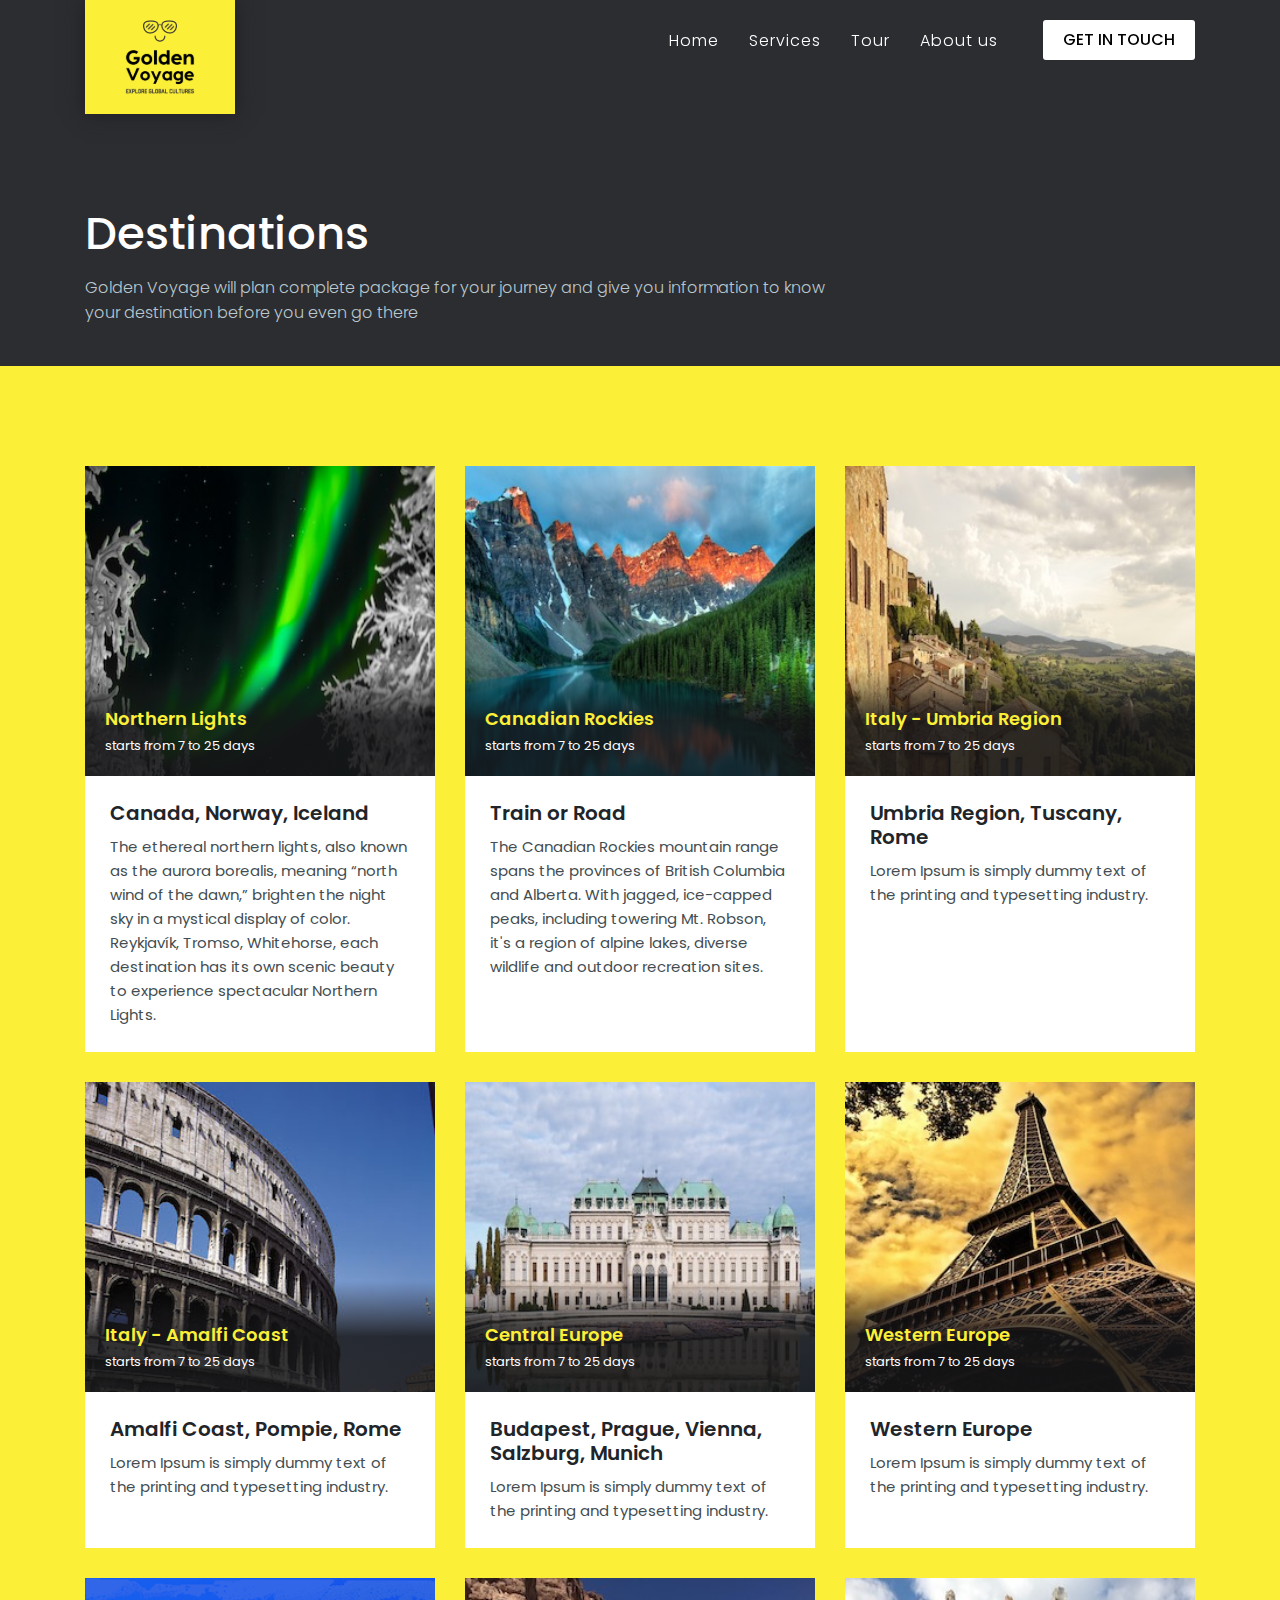
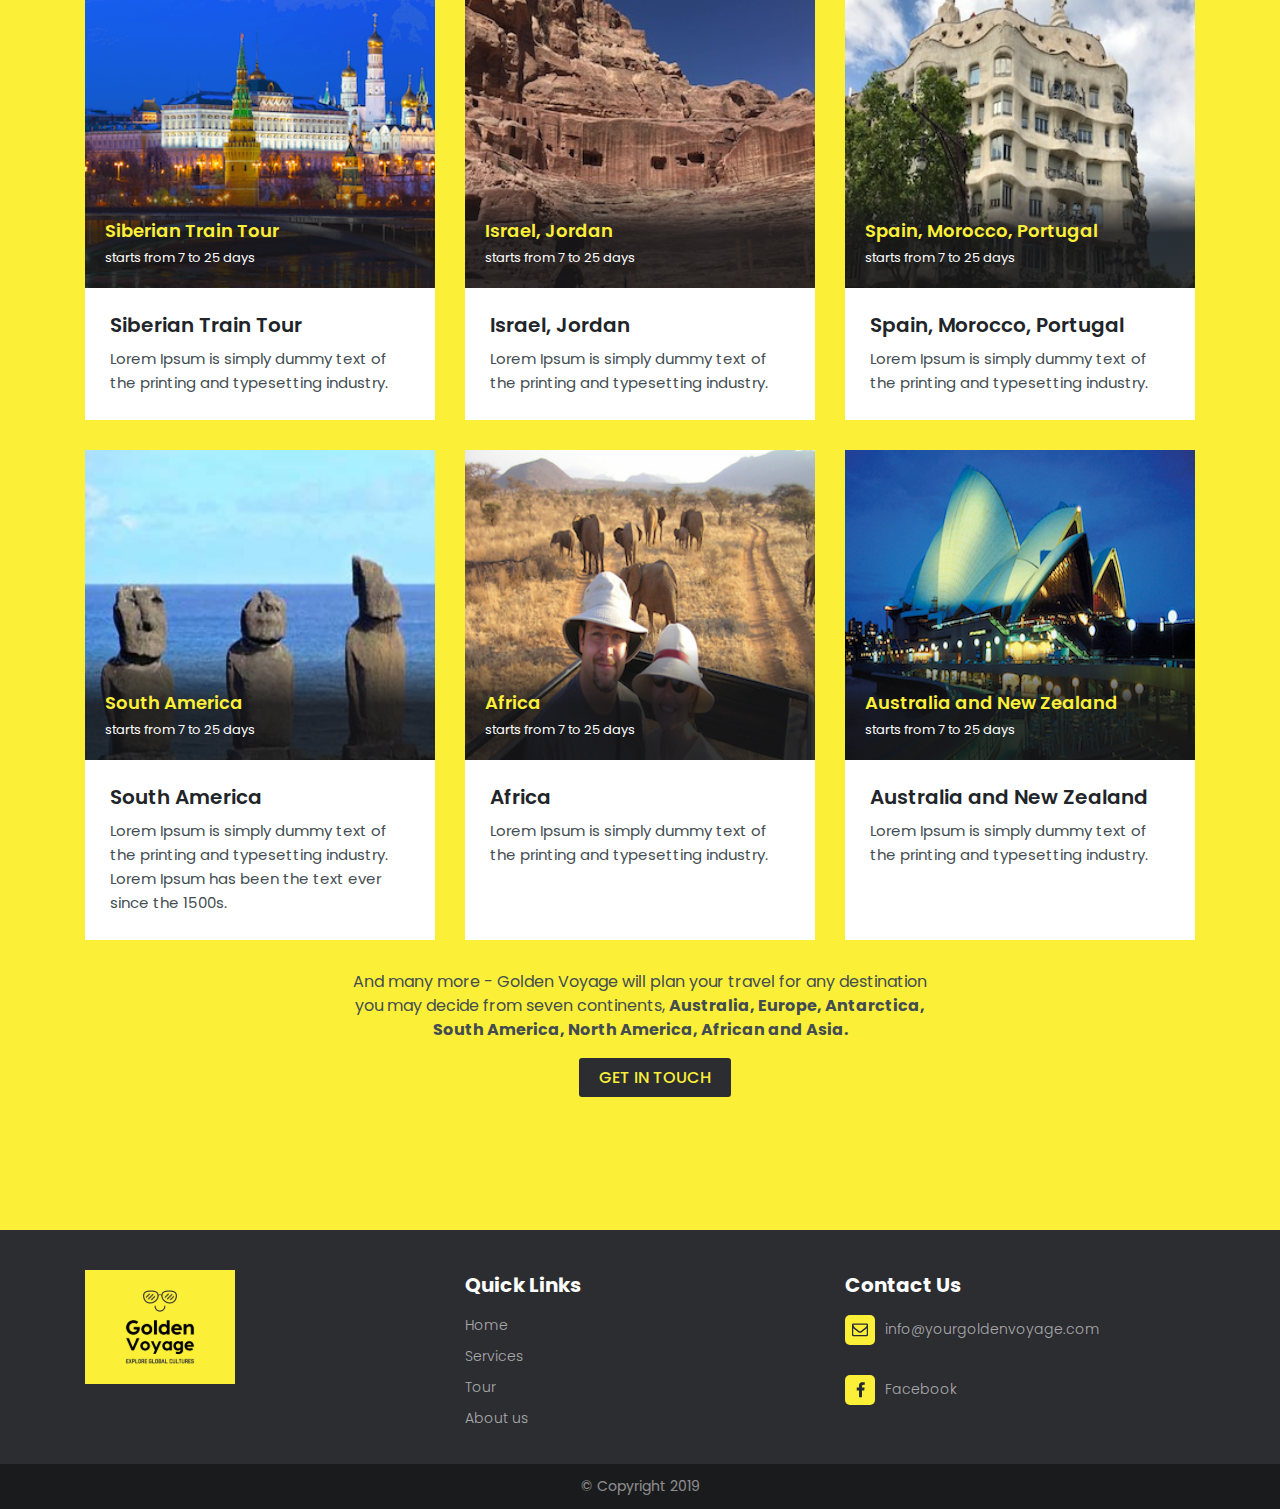
==== commit c5b65976: "ready" ====
--- a/list.html
+++ b/list.html
@@ -77,13 +77,14 @@
                             <div class="list_img">
                                 <img src="images/destinations/Northern-Lights.jpg" alt="">
                                 <div class="toue_box">
-                                    <ul class="clearfix">
-                                        <li><span>3 Days / 2 Nights</span></li>
-                                    </ul>
-                                </div>
-                            </div>
-                            <div class="list_info">
-                                <h6>Northern Lights - Canada, Norway, Iceland</h6>
+                                    <div><span class="d_name">Northern Lights</span></div>
+                                    <ul class="clearfix">
+                                        <li><span>starts from 7 to 25 days</span></li>
+                                    </ul>
+                                </div>
+                            </div>
+                            <div class="list_info">
+                                <h6>Canada, Norway, Iceland</h6>
                                 <p>The ethereal northern lights, also known as the aurora borealis, meaning “north wind
                                     of the dawn,” brighten the night sky in a mystical display of color. Reykjavík,
                                     Tromso, Whitehorse, each destination has its own scenic beauty to experience
@@ -96,13 +97,14 @@
                             <div class="list_img">
                                 <img src="images/destinations/Canadian-Rockies.jpg" alt="">
                                 <div class="toue_box">
-                                    <ul class="clearfix">
-                                        <li><span>3 Days / 2 Nights</span></li>
-                                    </ul>
-                                </div>
-                            </div>
-                            <div class="list_info">
-                                <h6>Canadian Rockies - Train or Road</h6>
+                                    <div><span class="d_name">Canadian Rockies</span></div>
+                                    <ul class="clearfix">
+                                        <li><span>starts from 7 to 25 days</span></li>
+                                    </ul>
+                                </div>
+                            </div>
+                            <div class="list_info">
+                                <h6>Train or Road</h6>
                                 <p>The Canadian Rockies mountain range spans the provinces of British Columbia and
                                     Alberta. With jagged, ice-capped peaks, including towering Mt. Robson, it's a region
                                     of alpine lakes, diverse wildlife and outdoor recreation sites.</p>
@@ -114,13 +116,14 @@
                             <div class="list_img">
                                 <img src="images/destinations/Italy.jpg" alt="">
                                 <div class="toue_box">
-                                    <ul class="clearfix">
-                                        <li><span>3 Days / 2 Nights</span></li>
-                                    </ul>
-                                </div>
-                            </div>
-                            <div class="list_info">
-                                <h6>Italy - Umbria Region, Tuscany, Rome </h6>
+                                    <div><span class="d_name">Italy - Umbria Region</span></div>
+                                    <ul class="clearfix">
+                                        <li><span>starts from 7 to 25 days</span></li>
+                                    </ul>
+                                </div>
+                            </div>
+                            <div class="list_info">
+                                <h6>Umbria Region, Tuscany, Rome </h6>
                                 <p>Lorem Ipsum is simply dummy text of the printing and typesetting industry.</p>
                             </div>
                         </div>
@@ -130,13 +133,14 @@
                             <div class="list_img">
                                 <img src="images/destinations/Italy-Amialfi.jpg" alt="">
                                 <div class="toue_box">
-                                    <ul class="clearfix">
-                                        <li><span>3 Days / 2 Nights</span></li>
-                                    </ul>
-                                </div>
-                            </div>
-                            <div class="list_info">
-                                <h6>Italy - Amalfi Coast, Pompie, Rome</h6>
+                                    <div><span class="d_name">Italy - Amalfi Coast</span></div>
+                                    <ul class="clearfix">
+                                        <li><span>starts from 7 to 25 days</span></li>
+                                    </ul>
+                                </div>
+                            </div>
+                            <div class="list_info">
+                                <h6>Amalfi Coast, Pompie, Rome</h6>
                                 <p>Lorem Ipsum is simply dummy text of the printing and typesetting industry.</p>
                             </div>
                         </div>
@@ -146,13 +150,14 @@
                             <div class="list_img">
                                 <img src="images/destinations/Central-Europe.jpg" alt="">
                                 <div class="toue_box">
-                                    <ul class="clearfix">
-                                        <li><span>3 Days / 2 Nights</span></li>
-                                    </ul>
-                                </div>
-                            </div>
-                            <div class="list_info">
-                                <h6>Central Europe - Budapest, Prague, Vienna, Salzburg, Munich</h6>
+                                    <div><span class="d_name">Central Europe</span></div>
+                                    <ul class="clearfix">
+                                        <li><span>starts from 7 to 25 days</span></li>
+                                    </ul>
+                                </div>
+                            </div>
+                            <div class="list_info">
+                                <h6>Budapest, Prague, Vienna, Salzburg, Munich</h6>
                                 <p>Lorem Ipsum is simply dummy text of the printing and typesetting industry.</p>
                             </div>
                         </div>
@@ -162,8 +167,9 @@
                             <div class="list_img">
                                 <img src="images/destinations/Western-Europe.jpg" alt="">
                                 <div class="toue_box">
-                                    <ul class="clearfix">
-                                        <li><span>3 Days / 2 Nights</span></li>
+                                    <div><span class="d_name">Western Europe</span></div>
+                                    <ul class="clearfix">
+                                        <li><span>starts from 7 to 25 days</span></li>
                                     </ul>
                                 </div>
                             </div>
@@ -178,8 +184,9 @@
                             <div class="list_img">
                                 <img src="images/destinations/Siberian-Tour.png" alt="">
                                 <div class="toue_box">
-                                    <ul class="clearfix">
-                                        <li><span>3 Days / 2 Nights</span></li>
+                                    <div><span class="d_name">Siberian Train Tour</span></div>
+                                    <ul class="clearfix">
+                                        <li><span>starts from 7 to 25 days</span></li>
                                     </ul>
                                 </div>
                             </div>
@@ -194,8 +201,9 @@
                             <div class="list_img">
                                 <img src="images/destinations/Israel-Jordan.JPG" alt="">
                                 <div class="toue_box">
-                                    <ul class="clearfix">
-                                        <li><span>3 Days / 2 Nights</span></li>
+                                    <div><span class="d_name">Israel, Jordan</span></div>
+                                    <ul class="clearfix">
+                                        <li><span>starts from 7 to 25 days</span></li>
                                     </ul>
                                 </div>
                             </div>
@@ -211,8 +219,9 @@
                             <div class="list_img">
                                 <img src="images/destinations/Spain.JPG" alt="">
                                 <div class="toue_box">
-                                    <ul class="clearfix">
-                                        <li><span>3 Days / 2 Nights</span></li>
+                                    <div><span class="d_name">Spain, Morocco, Portugal</span></div>
+                                    <ul class="clearfix">
+                                        <li><span>starts from 7 to 25 days</span></li>
                                     </ul>
                                 </div>
                             </div>
@@ -227,8 +236,9 @@
                             <div class="list_img">
                                 <img src="images/destinations/South America_easterisland3.jpg" alt="">
                                 <div class="toue_box">
-                                    <ul class="clearfix">
-                                        <li><span>3 Days / 2 Nights</span></li>
+                                    <div><span class="d_name">South America</span></div>
+                                    <ul class="clearfix">
+                                        <li><span>starts from 7 to 25 days</span></li>
                                     </ul>
                                 </div>
                             </div>
@@ -245,8 +255,9 @@
                             <div class="list_img">
                                 <img src="images/destinations/Africa_Africa Safari Couple_KM.JPG" alt="">
                                 <div class="toue_box">
-                                    <ul class="clearfix">
-                                        <li><span>3 Days / 2 Nights</span></li>
+                                    <div><span class="d_name">Africa</span></div>
+                                    <ul class="clearfix">
+                                        <li><span>starts from 7 to 25 days</span></li>
                                     </ul>
                                 </div>
                             </div>
@@ -261,8 +272,9 @@
                             <div class="list_img">
                                 <img src="images/destinations/Australia_NewZealand.jpg" alt="">
                                 <div class="toue_box">
-                                    <ul class="clearfix">
-                                        <li><span>3 Days / 2 Nights</span></li>
+                                    <div><span class="d_name">Australia and New Zealand</span></div>
+                                    <ul class="clearfix">
+                                        <li><span>starts from 7 to 25 days</span></li>
                                     </ul>
                                 </div>
                             </div>
